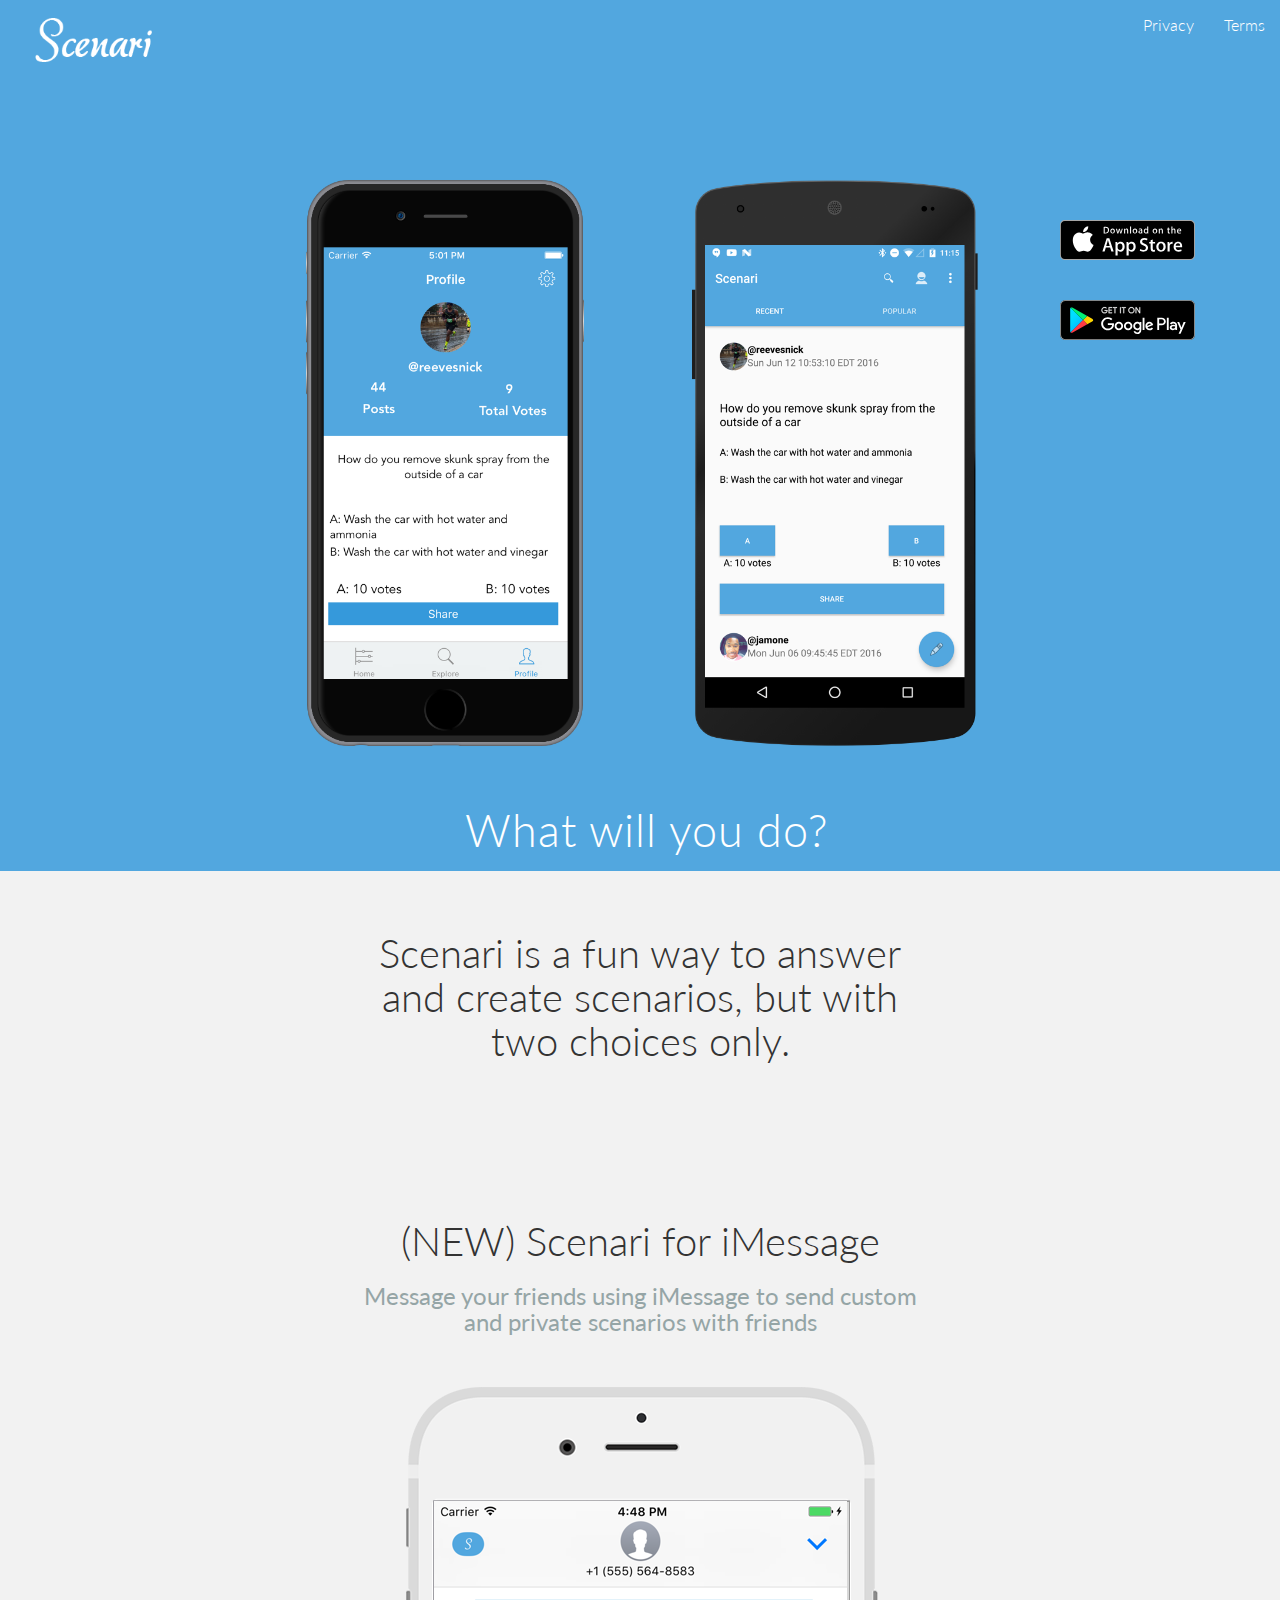
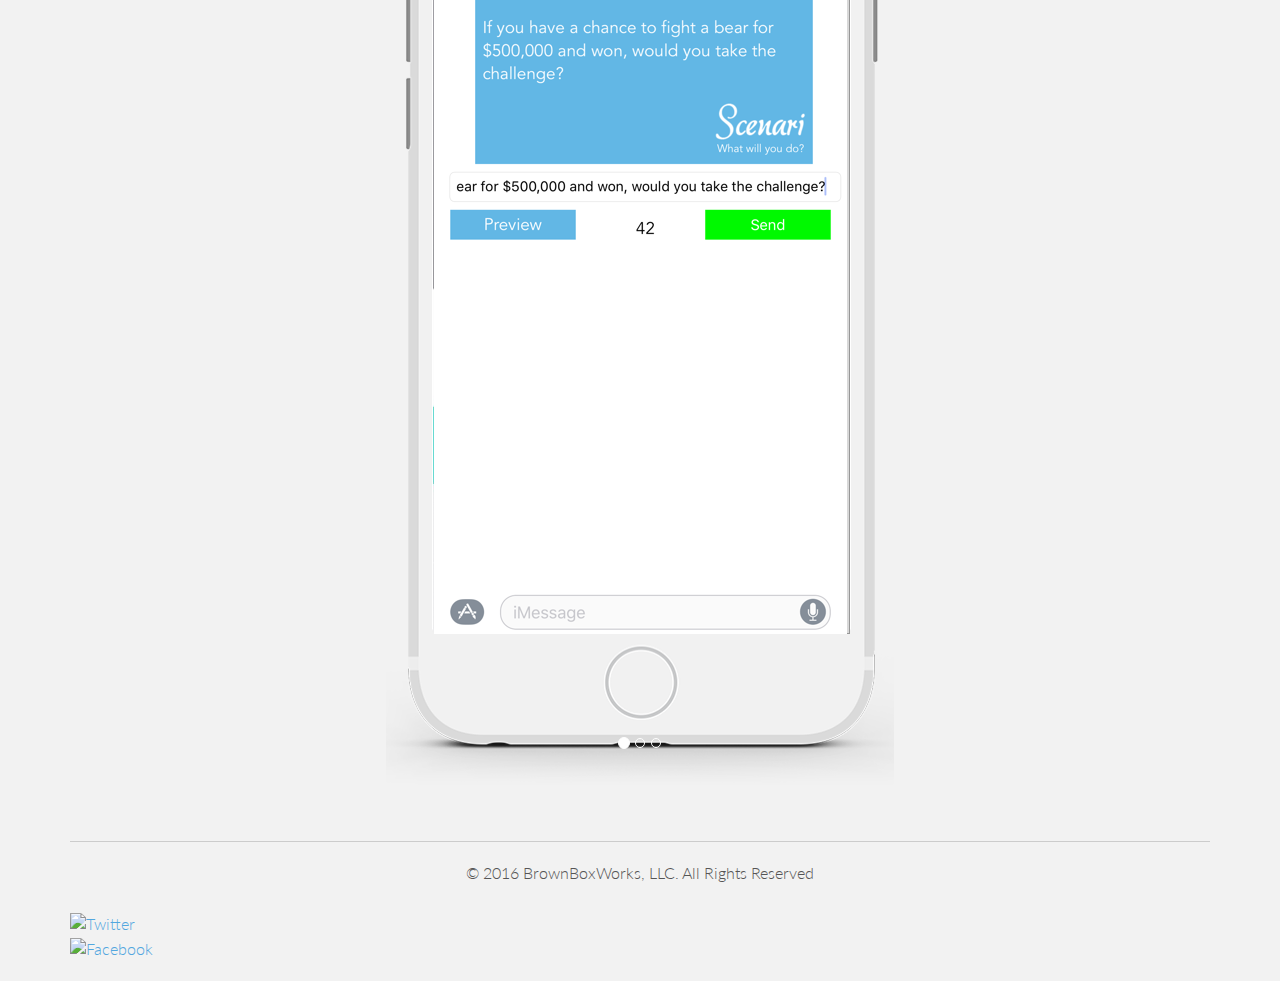
==== index.html @ 3df3fba4 "Home Page with App Badge Buttons disabled" ====
<!DOCTYPE html>
<html lang="en">
  <head>
    <meta charset="utf-8">
    <meta http-equiv="X-UA-Compatible" content="IE=edge">
    <meta name="viewport" content="width=device-width, initial-scale=1.0">
    <meta name="description" content="Scenari is a fun way to answer and create scenarios, but with two choices only.">
    <meta name="author" content="Little Brown Box Works, LLC">
    <link rel="shortcut icon" href="assets/img/favicon.png">
    
    <!-- iTunes Smart Banner -->
	<meta name="apple-itunes-app" content="app-id=1123449471">
    
    <!-- Twitter Card -->
	<meta name="twitter:card" content="summary" />
	<meta name="twitter:site" content="@scenariapp" />
	<meta name="twitter:title" content="Scenari - What will you do?" />
	<meta name="twitter:description" content="Scenari is a fun way to answer and create scenarios, but with two choices only." />
	<meta name="twitter:image" content="https://pbs.twimg.com/profile_images/745027438468554752/51xj8y_0.jpg" />
    
	<!-- Open Graph data -->
	<meta property="og:title" content="Scenari - What will you do?" />
	<meta property="og:url" content="http://www.scenariapp.com" />
	<meta property="og:image" content="https://pbs.twimg.com/profile_images/745027438468554752/51xj8y_0.jpg" />
	<meta property="og:description" content="Scenari is a fun way to answer and create scenarios, but with two choices only." /> 
	<meta property="og:site_name" content="Scenari" />
   
   
    <title>Scenari - What will you do?</title>

    <!-- Bootstrap core CSS -->
    <link href="assets/css/bootstrap.css" rel="stylesheet">

    <!-- Custom styles for this template -->
    <link href="assets/css/main.css" rel="stylesheet">

    <!-- Fonts from Google Fonts -->
	<link href="http://fonts.googleapis.com/css?family=Lato:300,400,900" rel="stylesheet" type="text/css">
    
    <!-- Local Fonts -->
    <link href="assets/fonts/akaDora.ttf" rel="stylesheet" type="text/css">
    
    <!-- HTML5 shim and Respond.js IE8 support of HTML5 elements and media queries -->
    <!--[if lt IE 9]>
      <script src="https://oss.maxcdn.com/libs/html5shiv/3.7.0/html5shiv.js"></script>
      <script src="https://oss.maxcdn.com/libs/respond.js/1.3.0/respond.min.js"></script>
    <![endif]-->
  </head>

  <body>

    <!-- Fixed navbar -->
    <div class="navbar navbar-default navbar-fixed-top col-lg-12">
        <div class="navbar-header">
          <button type="button" class="navbar-toggle" data-toggle="collapse" data-target=".navbar-collapse">
            <span class="icon-bar"></span>
            <span class="icon-bar"></span>
            <span class="icon-bar"></span>
          </button>
          <a class="navbar-brand" href="index.html">
          <img src="assets/img/Scenari_Login_Logo.png" alt="HTML5 Icon" style="width:128px;height:px;"></a></div>
        <div class="navbar-collapse collapse">
          <ul class="nav navbar-nav navbar-right">
            <li><a href="privacy.html">Privacy</a></li>
            <li><a href="#">Terms</a></li>
          </ul>
      </div>
    </div>

	<div id="headerwrap">
		<div class="container">
	  <div class="row">
        <div class="iphoneside col-lg-4 col-lg-offset-2">
          <img class="iphone" src="assets/img/scenari_iphone.png" alt="HTML5 Icon" style="width:auto;">
		</div>
		<div class="androidside col-lg-4">
          <img class="android" src="assets/img/scenari_android.png" alt="HTML5 Icon" style="width:auto;">

			</div>
		<div class="col-lg-12">
		  <h1 class="text-center"> &nbsp;What will you do?</h1>
			</div>
            
            <div class="app-badge">
            <img src="assets/img/Download_on_the_App_Store_Badge_US-UK_135x40.svg" alt="Scenari on App Store" class="app-store-badge" href="https://itunes.apple.com/app/id1123449471?mt=8">
            <img src="assets/img/Get_it_on_Google_play.svg" alt="Scenari on Google Play Store" class="android-badge" href="#">
            </div>

<!-- /col-lg-6 -->
				
	  </div>
<!-- /row -->
          
		</div><!-- /container -->
	</div><!-- /headerwrap -->
	
	
	<div class="container">
		<div class="row mt centered">
			<div class="col-lg-6 col-lg-offset-3">
			  <h1>Scenari is a fun way to answer and create scenarios, but with two choices only. </h1>
			  <h3>&nbsp;</h3>
			</div>
		</div><!-- /row -->		<!-- /row -->
	</div><!-- /container -->
	<!-- /container -->
	
	<div class="container">
		<div class="row mt centered">
			<div class="col-lg-6 col-lg-offset-3">
			  <h1>(NEW) Scenari for iMessage</h1>
			  <h3>Message your friends using iMessage to send custom and private scenarios with friends</h3>
			</div>
		</div><!-- /row -->
	
		<! -- CAROUSEL -->
		<div class="row mt centered">
			<div class="col-lg-6 col-lg-offset-3">
				<div id="carousel-example-generic" class="carousel slide" data-ride="carousel">
				  <!-- Indicators -->
				  <ol class="carousel-indicators">
				    <li data-target="#carousel-example-generic" data-slide-to="0" class="active"></li>
				    <li data-target="#carousel-example-generic" data-slide-to="1"></li>
				    <li data-target="#carousel-example-generic" data-slide-to="2"></li>
				  </ol>
				
				  <!-- Wrapper for slides -->
				  <div class="carousel-inner">
				    <div class="item active">
				      <img style="margin:auto;
	display: block;" src="assets/img/scenari_imessage_1.png" alt="">
				    </div>
				    <div class="item">
				      <img src="assets/img/scenari_imessage_2.png" alt="">
				    </div>
				    <div class="item">
				      <img src="assets/img/scenari_imessage_3.png" alt="">
				    </div>
				  </div>
				</div>			
			</div><!-- /col-lg-8 -->
		</div><!-- /row -->
	</div><! --/container -->	<!-- /container -->
	<!-- /container -->
	
	<div class="container"> <!-- /row -->
	  <hr>
	  <p class="centered">© 2016 BrownBoxWorks, LLC. All Rights Reserved</p>
	  
	  <div>
		<a class="social-media-icons" href="[full link to your Twitter]">
			<img title="Twitter" alt="Twitter" src="https://socialmediawidgets.files.wordpress.com/2014/03/01_twitter.png" width="35" height="35" />
		</a>

		<a class="social-media-icons" href="[full link to your Facebook page]">
			<img title="Facebook" alt="Facebook" src="https://socialmediawidgets.files.wordpress.com/2014/03/02_facebook.png" width="35" height="35" />
		</a>
	</div>
	</div><!-- /container -->
	

    <!-- Bootstrap core JavaScript
    ================================================== -->
    <!-- Placed at the end of the document so the pages load faster -->
    <script src="https://code.jquery.com/jquery-1.10.2.min.js"></script>
    <script src="assets/js/bootstrap.min.js"></script>
  </body>
</html>
---- assets/css/main.css ----
/*
 * Author: Carlos Alvarez
 * URL: http://alvarez.is
 *
 * Project Name: FLATTY - Free Bootstrap 3 Theme
 * Version: 1.0
 * URL: http://blacktie.co
 */

body {
  background-color: #f2f2f2;
    font-family: 'Lato', sans-serif;
    font-weight: 300;
    font-size: 16px;
    color: #555;

    -webkit-font-smoothing: antialiased;
    -webkit-overflow-scrolling: touch;
}

/* Titles */
h1, h2, h3, h4, h5, h6 {
    font-family: 'Lato', sans-serif;
    font-weight: 300;
    color: #333;
}

h1 {
	font-size: 40px;
}

h3 {
	color: #95a5a6;
	font-weight: 400;
}

h4 {
	color: #95a5a6;
	font-weight: 400;
	font-size: 20px;
}

/* Paragraph & Typographic */
p {
    line-height: 28px;
    margin-bottom: 25px;
    font-size: 16px;
}

.centered {
    text-align: center;
}

/* Links */
a {
    color: #52A7DF;
    word-wrap: break-word;

    -webkit-transition: color 0.1s ease-in, background 0.1s ease-in;
    -moz-transition: color 0.1s ease-in, background 0.1s ease-in;
    -ms-transition: color 0.1s ease-in, background 0.1s ease-in;
    -o-transition: color 0.1s ease-in, background 0.1s ease-in;
    transition: color 0.1s ease-in, background 0.1s ease-in;
}

a:hover,
a:focus {
    color: #7b7b7b;
    text-decoration: none;
    outline: 0;
}

a:before,
a:after {
    -webkit-transition: color 0.1s ease-in, background 0.1s ease-in;
    -moz-transition: color 0.1s ease-in, background 0.1s ease-in;
    -ms-transition: color 0.1s ease-in, background 0.1s ease-in;
    -o-transition: color 0.1s ease-in, background 0.1s ease-in;
    transition: color 0.1s ease-in, background 0.1s ease-in;
}

 hr {
    display: block;
    height: 1px;
    border: 0;
    border-top: 1px solid #ccc;
    margin: 1em 0;
    padding: 0;
}

.navbar-default {
	background-color: #52A7DF;
	border-color: transparent;
}

.navbar-default .navbar-brand {
	color: white;
}


.navbar-brand{
}

.navbar-default .navbar-nav > li > a {
	color: white;
}

/* Helpers */

.mt {
	margin-top: 40px;
	margin-bottom: 40px;
}

.form-control {
	height: 42px;
	font-size: 18px;
	width: 280px;
}

i {
	margin: 8px;
	color: #52A7DF; 
}

.iphoneside{
	

}
.androidside{
	

	
}

.badges-place{
  width: 0%;
  margin: 0 auto;
}
.iphone{
	height:566px;
	margin:auto;
	display: block;

}
.android{
	height:566px;
	margin:auto;
	display: block;

}

.app-store-badge{
	display: block;
	margin-left: auto;
	margin-right: auto;
	margin-bottom:40px;
	margin-top:40px;
}

.android-badge{
	display: block;
	margin-left: auto;
	margin-right: auto;
	margin-bottom:40px;
	margin-top:40px; 

}

.app-badge{
	/*
	display:
	margin-left:40px;
	position:center;
	*/
}

.social-media-icons{
display: block;
margin: auto;

}

a.svg:after {
  content: ""; 
  position: absolute; 
  top: 0; 
  right: 0; 
  bottom: 0; 
  left: 0;
}
/* HeaderWrap */
#headerwrap {
	/* background: url(../img/bg01.jpg) no-repeat center top; */
	background-color: #52A7DF;
	margin-top: -20px;
	padding-top:200px;
	background-attachment: relative;
	background-position: center center;
	min-height: 650px;
	width: 100%;
	
    -webkit-background-size: 100%;
    -moz-background-size: 100%;
    -o-background-size: 100%;
    background-size: 100%;

    -webkit-background-size: cover;
    -moz-background-size: cover;
    -o-background-size: cover;
    background-size: cover;
}

#headerwrap h1 {
	margin-top: 60px;
	margin-bottom: 15px;
	color: white;
	font-size: 45px;
	font-weight: 300;
	letter-spacing: 1px;
}
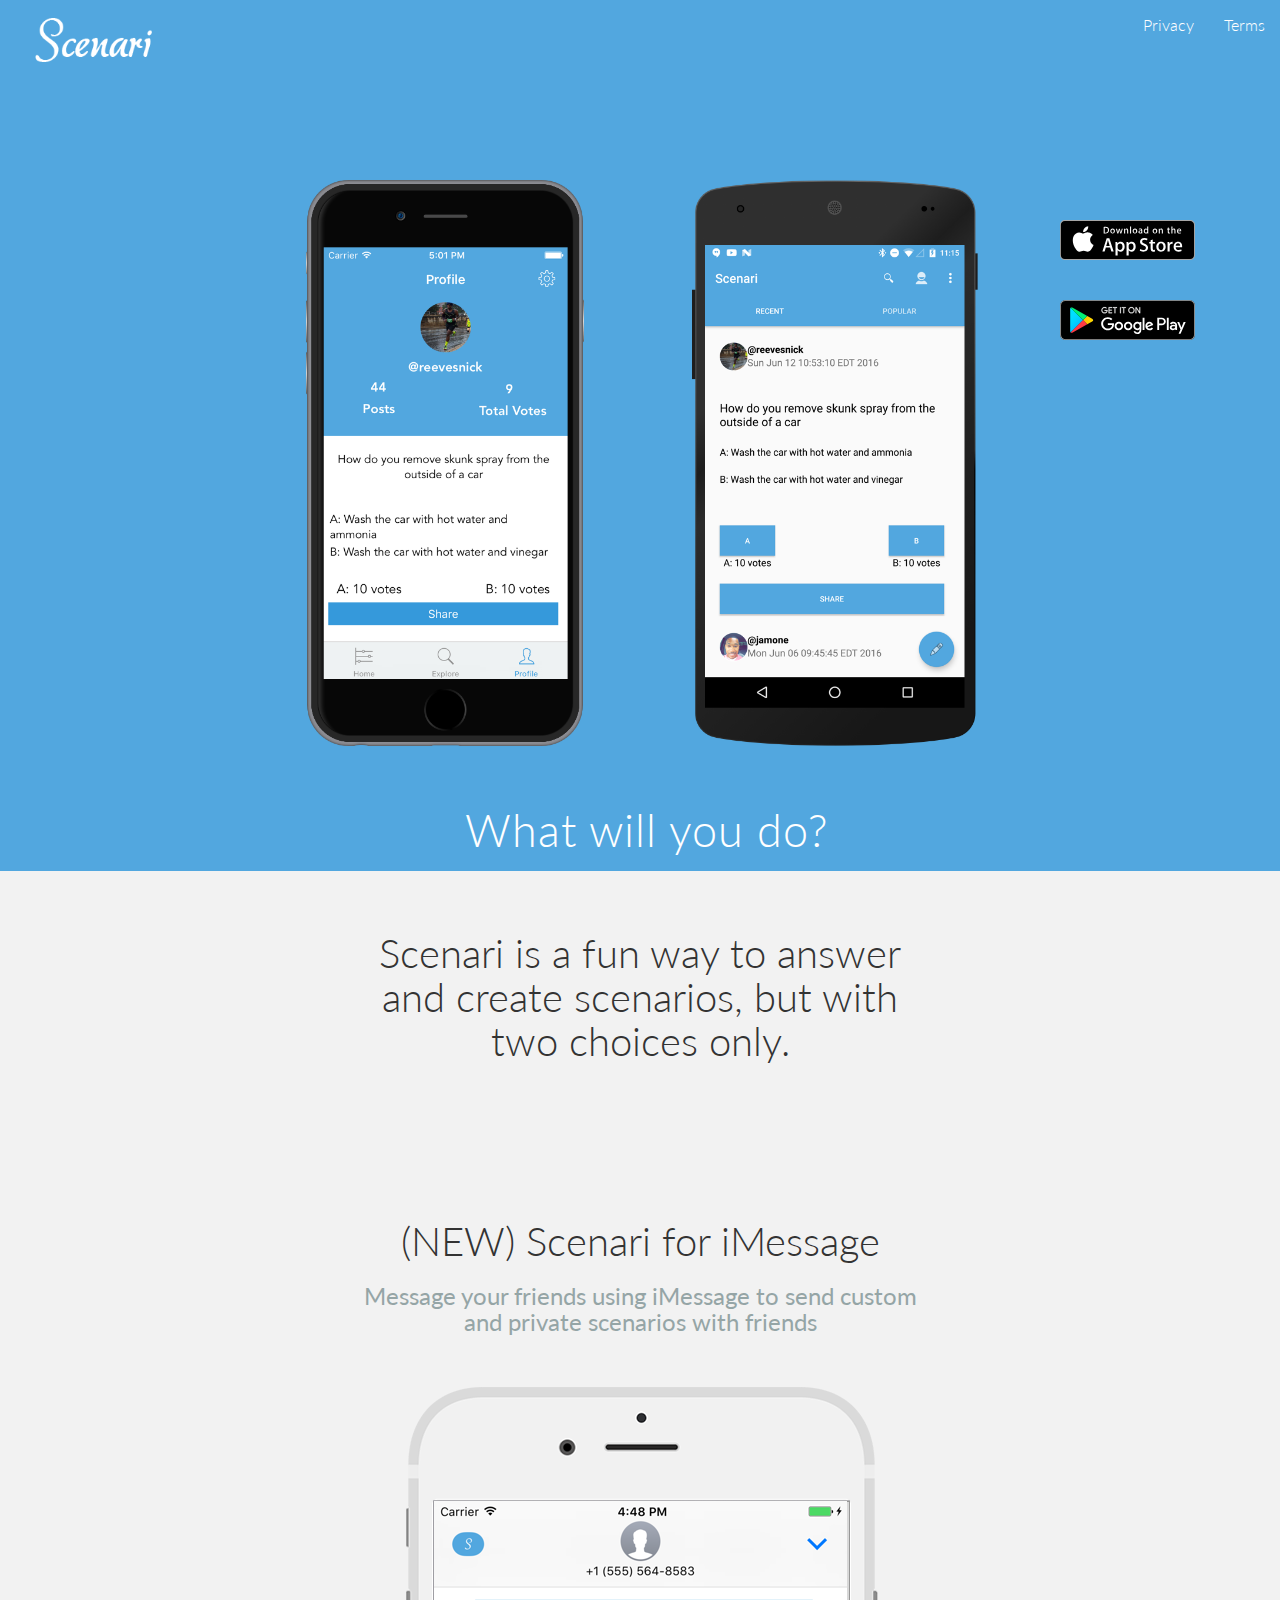
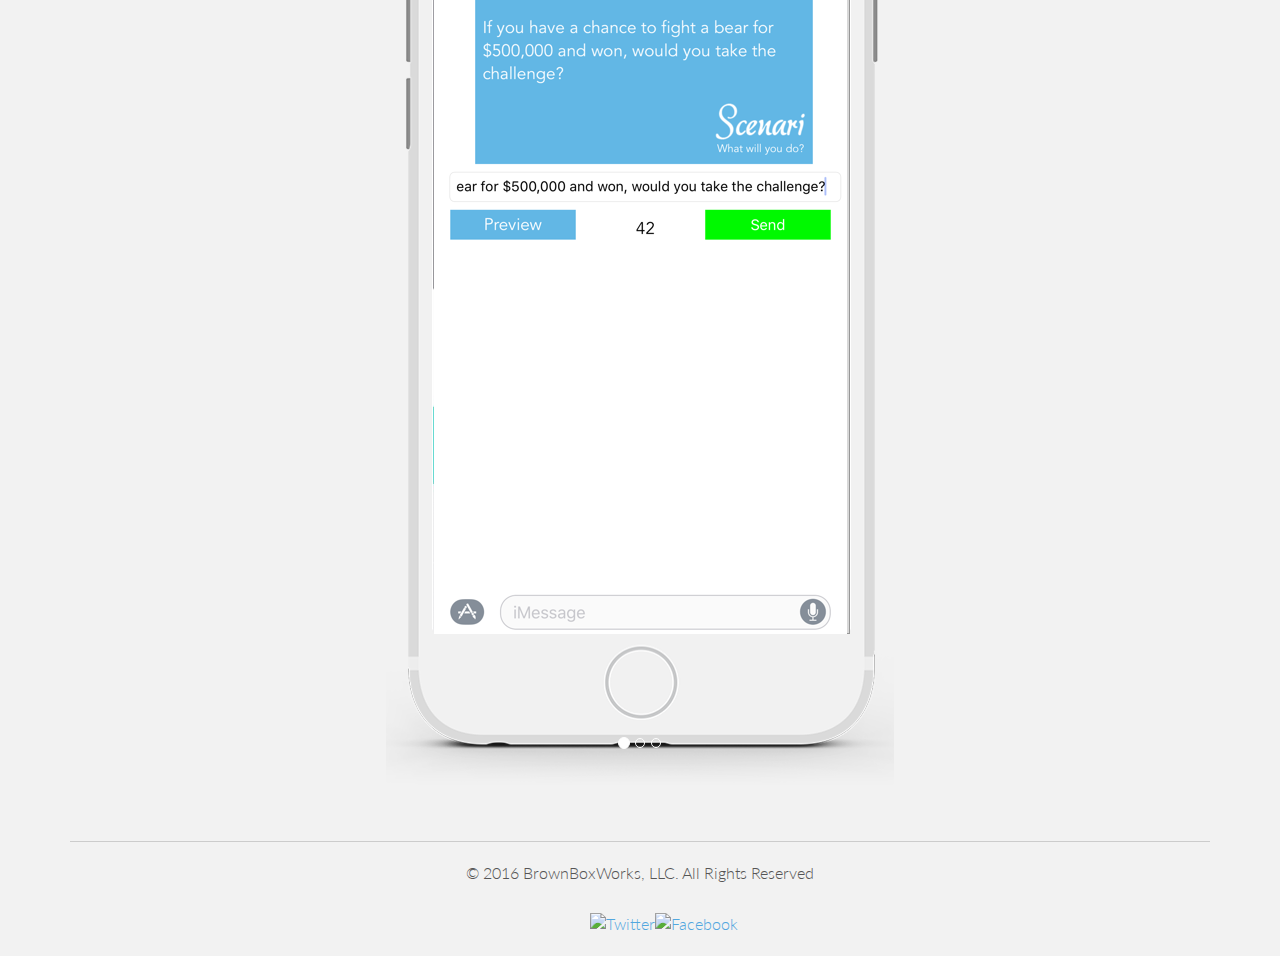
==== commit 77f0bc30: "Fixed Badge Links. Added updated Privacy Policy and Added Terms of Service." ====
--- a/index.html
+++ b/index.html
@@ -82,8 +82,12 @@
 			</div>
             
             <div class="app-badge">
-            <img src="assets/img/Download_on_the_App_Store_Badge_US-UK_135x40.svg" alt="Scenari on App Store" class="app-store-badge" href="https://itunes.apple.com/app/id1123449471?mt=8">
-            <img src="assets/img/Get_it_on_Google_play.svg" alt="Scenari on Google Play Store" class="android-badge" href="#">
+            <a href="https://itunes.apple.com/app/id1123449471?mt=8" alt="Scenari on App Store">
+            <img src="assets/img/Download_on_the_App_Store_Badge_US-UK_135x40.svg" alt="Scenari on App Store" class="app-store-badge" href="https://itunes.apple.com/app/id1123449471?mt=8"></a>
+            
+            <a href="https://play.google.com/store/apps/details?id=com.lbbw.scenari" alt="Scenari on Google Play Store">
+            <img src="assets/img/Get_it_on_Google_play.svg" alt="Scenari on Google Play Store" class="android-badge" href="https://play.google.com/store/apps/details?id=com.lbbw.scenari">
+			</a>
             </div>
 
 <!-- /col-lg-6 -->
@@ -143,20 +147,22 @@
 	</div><! --/container -->	<!-- /container -->
 	<!-- /container -->
 	
+
+	
 	<div class="container"> <!-- /row -->
 	  <hr>
 	  <p class="centered">© 2016 BrownBoxWorks, LLC. All Rights Reserved</p>
 	  
 	  <div>
-		<a class="social-media-icons" href="[full link to your Twitter]">
-			<img title="Twitter" alt="Twitter" src="https://socialmediawidgets.files.wordpress.com/2014/03/01_twitter.png" width="35" height="35" />
+		<a class="social-media-icons" href="http://www.twitter.com/scenariapp"><img title="Twitter" alt="Twitter" src="https://socialmediawidgets.files.wordpress.com/2014/03/01_twitter.png" width="35" height="35" /><img title="Facebook" alt="Facebook" src="https://socialmediawidgets.files.wordpress.com/2014/03/02_facebook.png" width="35" height="35" />
 		</a>
 
-		<a class="social-media-icons" href="[full link to your Facebook page]">
-			<img title="Facebook" alt="Facebook" src="https://socialmediawidgets.files.wordpress.com/2014/03/02_facebook.png" width="35" height="35" />
+		<a class="social-media-icons" href="http://www.facebook.com/scenariquestions">
 		</a>
 	</div>
 	</div><!-- /container -->
+	
+
 	
 
     <!-- Bootstrap core JavaScript
--- a/assets/css/main.css
+++ b/assets/css/main.css
@@ -7,6 +7,10 @@
  * URL: http://blacktie.co
  */
 
+article { 
+    display: block;
+}
+
 body {
   background-color: #f2f2f2;
     font-family: 'Lato', sans-serif;
@@ -176,8 +180,12 @@
 }
 
 .social-media-icons{
-display: block;
-margin: auto;
+ 	height:20px; 
+    width:100px; 
+    margin: -20px -50px; 
+    position:relative;
+    top:50%; 
+    left:50%;
 
 }
 
@@ -189,6 +197,8 @@
   bottom: 0; 
   left: 0;
 }
+
+
 /* HeaderWrap */
 #headerwrap {
 	/* background: url(../img/bg01.jpg) no-repeat center top; */
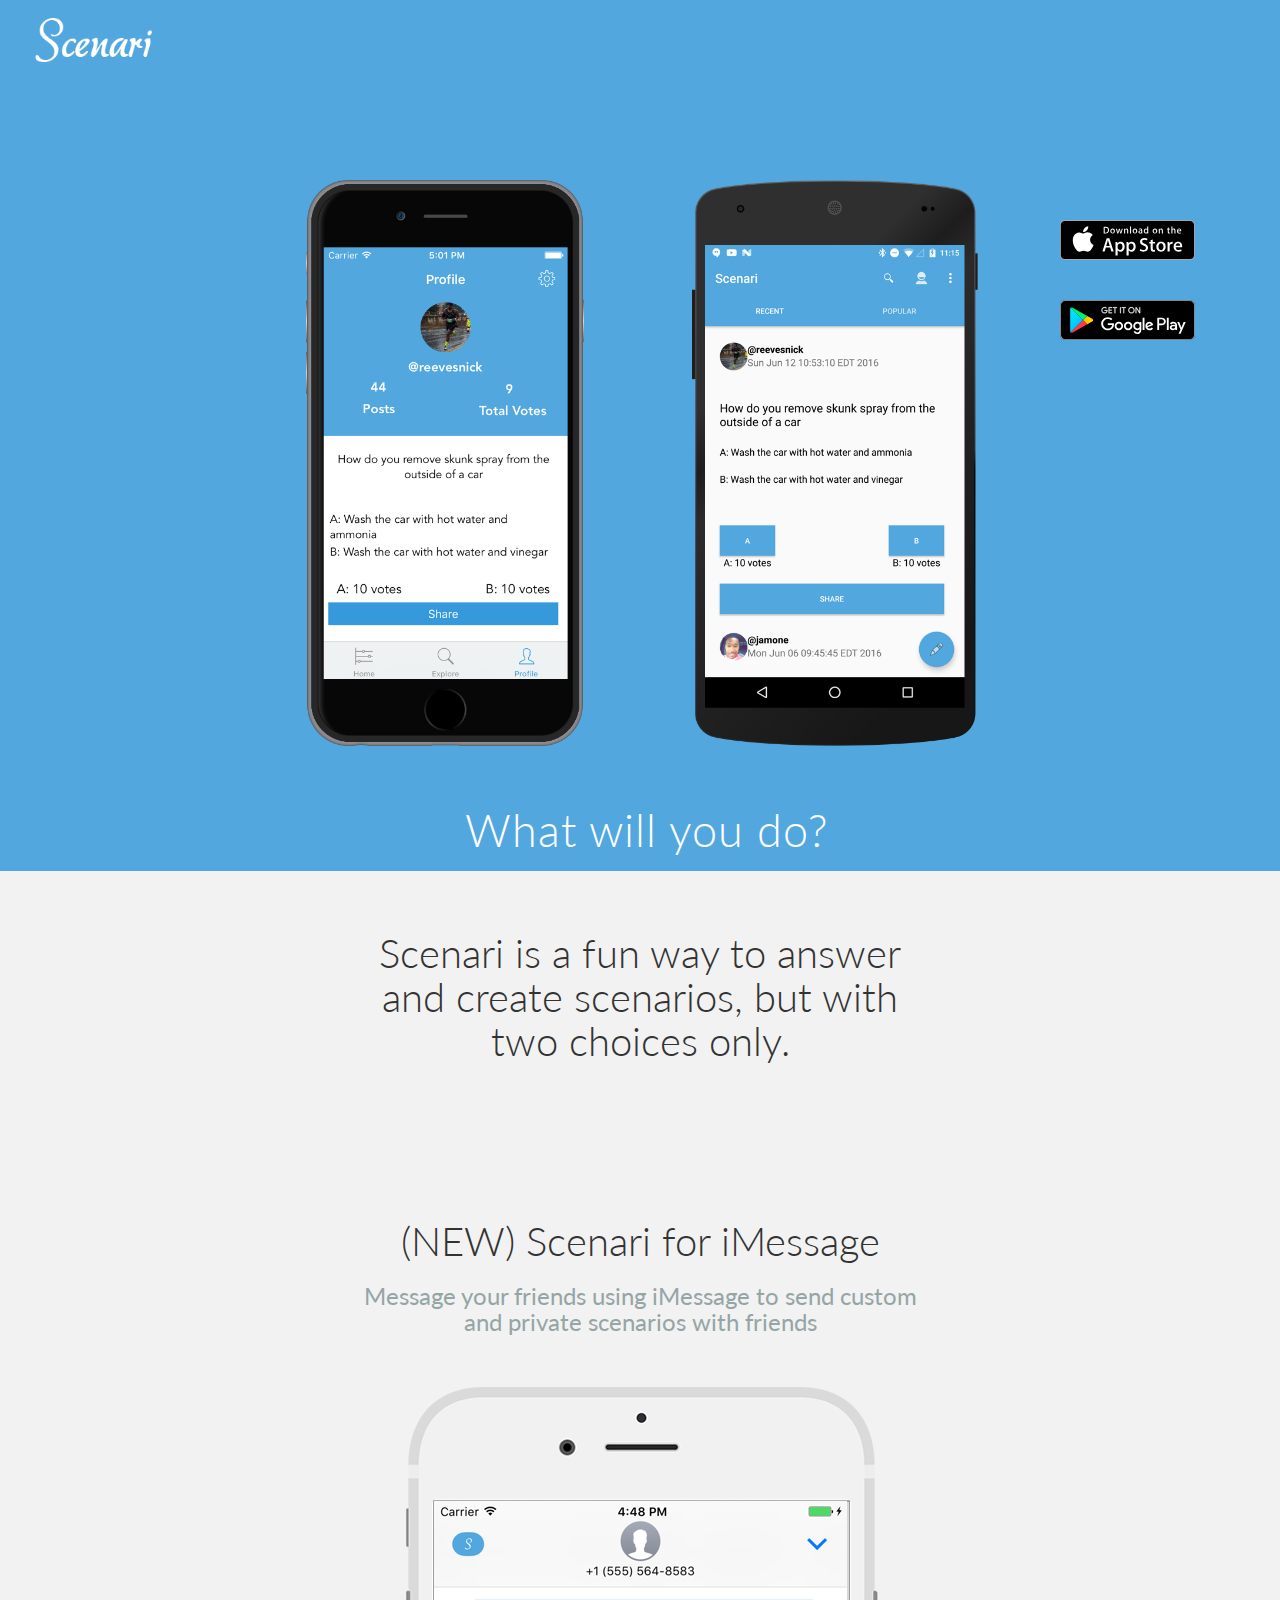
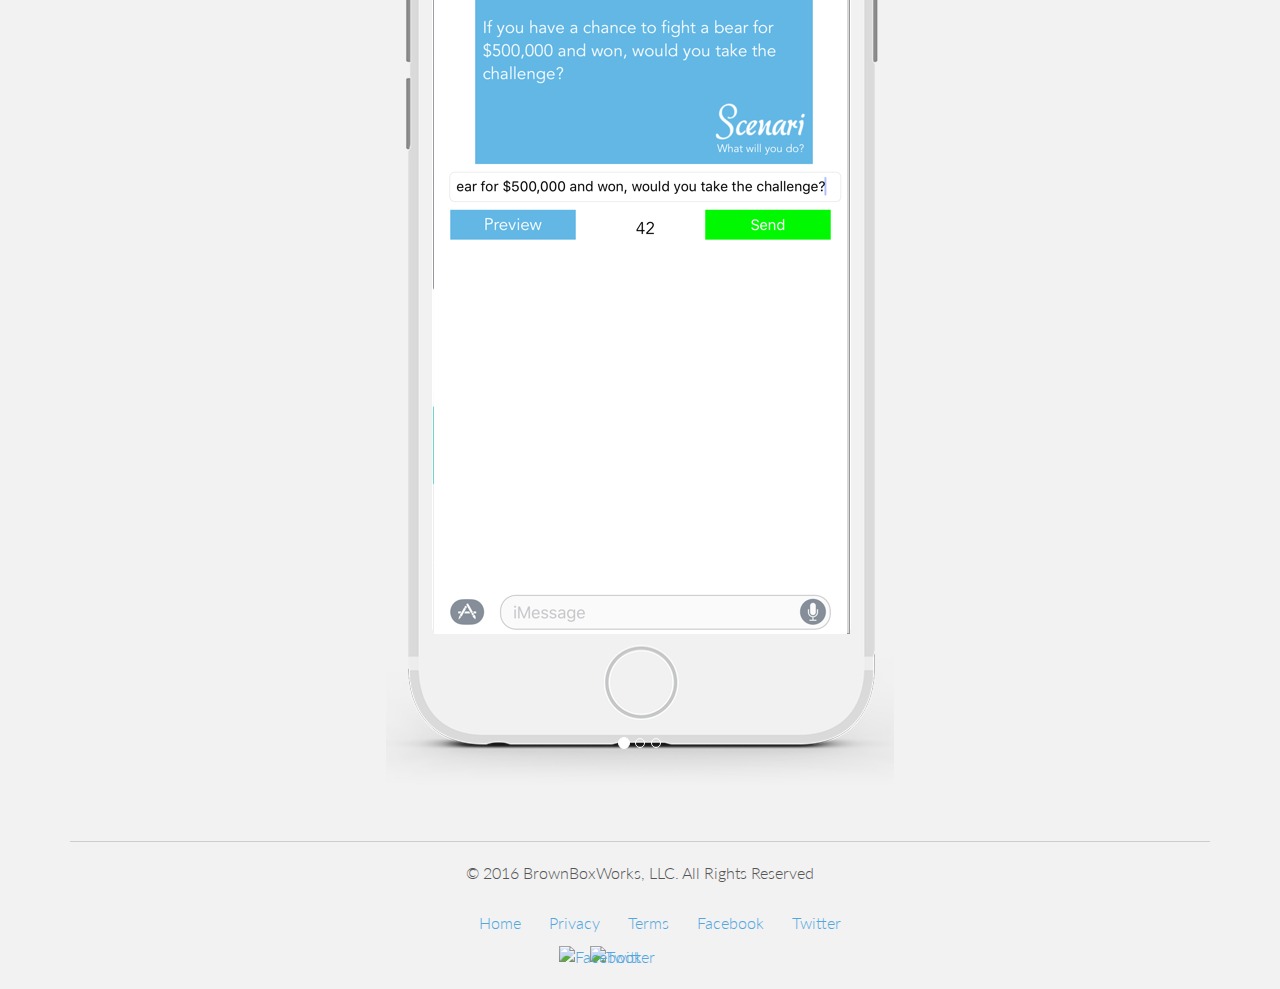
==== commit 4688ea49: "Added Footer for Menu. Privacy and Terms in the Bottom" ====
--- a/index.html
+++ b/index.html
@@ -61,8 +61,8 @@
           <img src="assets/img/Scenari_Login_Logo.png" alt="HTML5 Icon" style="width:128px;height:px;"></a></div>
         <div class="navbar-collapse collapse">
           <ul class="nav navbar-nav navbar-right">
-            <li><a href="privacy.html">Privacy</a></li>
-            <li><a href="#">Terms</a></li>
+            <!--<li><a href="privacy.html">Privacy</a></li>
+            <li><a href="#">Terms</a></li> -->
           </ul>
       </div>
     </div>
@@ -153,8 +153,21 @@
 	  <hr>
 	  <p class="centered">© 2016 BrownBoxWorks, LLC. All Rights Reserved</p>
 	  
+	  <div id="footer">
+    <ul>
+        <li><a href="index.html">Home</a></li>
+        <li><a href="privacy.html">Privacy</a></li>
+        <li><a href="terms.html">Terms</a></li>
+        <li><a href="http://www.facebook.com/scenariquestions">Facebook</a></li>
+        <li><a href="http://www.twitter.com/scenariapp">Twitter</a></li>
+
+
+    </ul>
+</div>
+	  
 	  <div>
-		<a class="social-media-icons" href="http://www.twitter.com/scenariapp"><img title="Twitter" alt="Twitter" src="https://socialmediawidgets.files.wordpress.com/2014/03/01_twitter.png" width="35" height="35" /><img title="Facebook" alt="Facebook" src="https://socialmediawidgets.files.wordpress.com/2014/03/02_facebook.png" width="35" height="35" />
+		<a class="social-media-icons" href="http://www.twitter.com/scenariapp"><img title="Twitter" alt="Twitter" src="https://socialmediawidgets.files.wordpress.com/2014/03/01_twitter.png" width="35" height="35" /></a>
+		<a class="social-media-icons" href="http://facebook.com/scenariquestions"><img title="Facebook" alt="Facebook" src="https://socialmediawidgets.files.wordpress.com/2014/03/02_facebook.png" width="35" height="35" />
 		</a>
 
 		<a class="social-media-icons" href="http://www.facebook.com/scenariquestions">
--- a/assets/css/main.css
+++ b/assets/css/main.css
@@ -228,4 +228,10 @@
 	font-size: 45px;
 	font-weight: 300;
 	letter-spacing: 1px;
-}+}
+
+#wrapper { width:600px; background: yellow; margin: 0 auto; }
+#footer ul { text-align: center; list-style-type: none; }
+#footer li { display: inline; }
+#footer a { padding: 2px 12px; /*background: white;*/ text-decoration: none; }
+/*#footer a:hover { background: white; color: black; }*/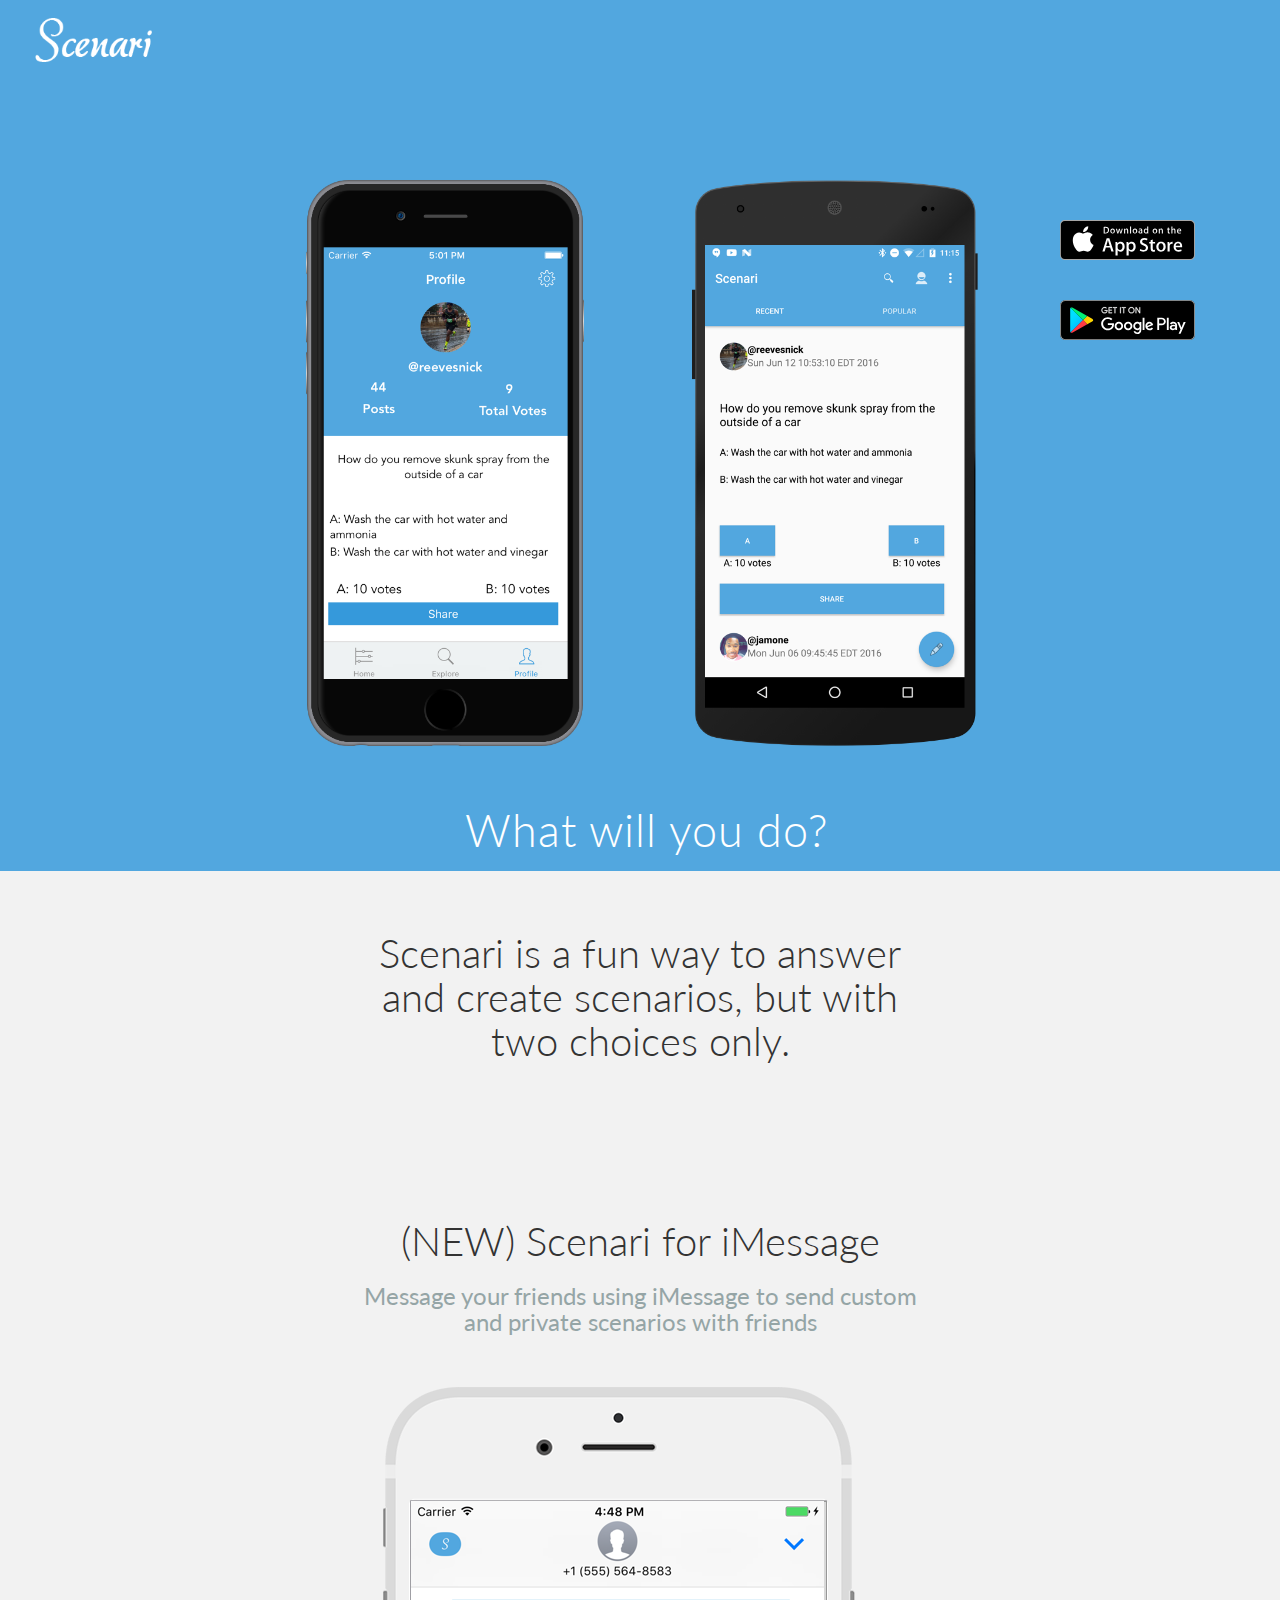
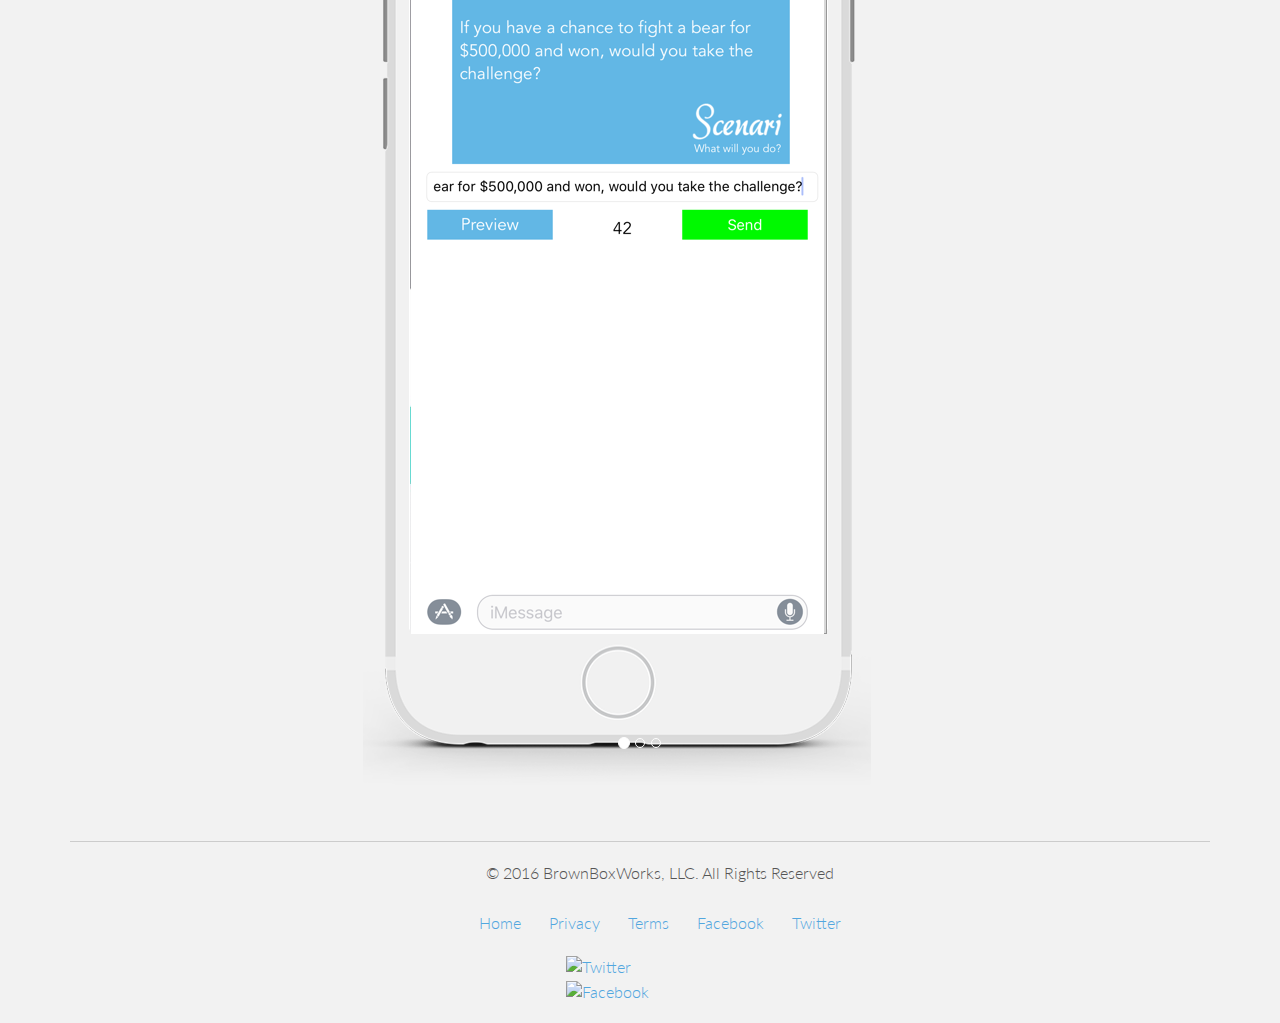
==== commit 62324b04: "Fixed Layout of Carousel to place img in center" ====
--- a/index.html
+++ b/index.html
@@ -131,14 +131,13 @@
 				  <!-- Wrapper for slides -->
 				  <div class="carousel-inner">
 				    <div class="item active">
-				      <img style="margin:auto;
-	display: block;" src="assets/img/scenari_imessage_1.png" alt="">
+				      <img "align-content: center" src="assets/img/scenari_imessage_1.png" alt=""/>
 				    </div>
 				    <div class="item">
-				      <img src="assets/img/scenari_imessage_2.png" alt="">
+				      <img "align-content: center" src="assets/img/scenari_imessage_2.png" alt=""/>
 				    </div>
 				    <div class="item">
-				      <img src="assets/img/scenari_imessage_3.png" alt="">
+				      <img style="align-content: center"src="assets/img/scenari_imessage_3.png" alt=""/>
 				    </div>
 				  </div>
 				</div>			
@@ -149,13 +148,12 @@
 	
 
 	
-	<div class="container"> <!-- /row -->
+  <div class="container"> <!-- /row -->
 	  <hr>
-	  <p class="centered">© 2016 BrownBoxWorks, LLC. All Rights Reserved</p>
-	  
+	  <p class="centered" data_temp_dwid="1"> &nbsp; &nbsp; &nbsp; &nbsp; &nbsp; © 2016 BrownBoxWorks, LLC. All Rights Reserved</p>
 	  <div id="footer">
     <ul>
-        <li><a href="index.html">Home</a></li>
+        <li><a href="http://www.scenariapp.com">Home</a></li>
         <li><a href="privacy.html">Privacy</a></li>
         <li><a href="terms.html">Terms</a></li>
         <li><a href="http://www.facebook.com/scenariquestions">Facebook</a></li>
@@ -164,16 +162,14 @@
 
     </ul>
 </div>
-	  
-	  <div>
+	 
+	  <div class="social-media-icons">
 		<a class="social-media-icons" href="http://www.twitter.com/scenariapp"><img title="Twitter" alt="Twitter" src="https://socialmediawidgets.files.wordpress.com/2014/03/01_twitter.png" width="35" height="35" /></a>
+		
 		<a class="social-media-icons" href="http://facebook.com/scenariquestions"><img title="Facebook" alt="Facebook" src="https://socialmediawidgets.files.wordpress.com/2014/03/02_facebook.png" width="35" height="35" />
 		</a>
-
-		<a class="social-media-icons" href="http://www.facebook.com/scenariquestions">
-		</a>
 	</div>
-	</div><!-- /container -->
+  </div><!-- /container -->
 	
 
 	
--- a/assets/css/main.css
+++ b/assets/css/main.css
@@ -182,10 +182,10 @@
 .social-media-icons{
  	height:20px; 
     width:100px; 
-    margin: -20px -50px; 
     position:relative;
     top:50%; 
-    left:50%;
+    left:40%;
+	align-items: center
 
 }
 
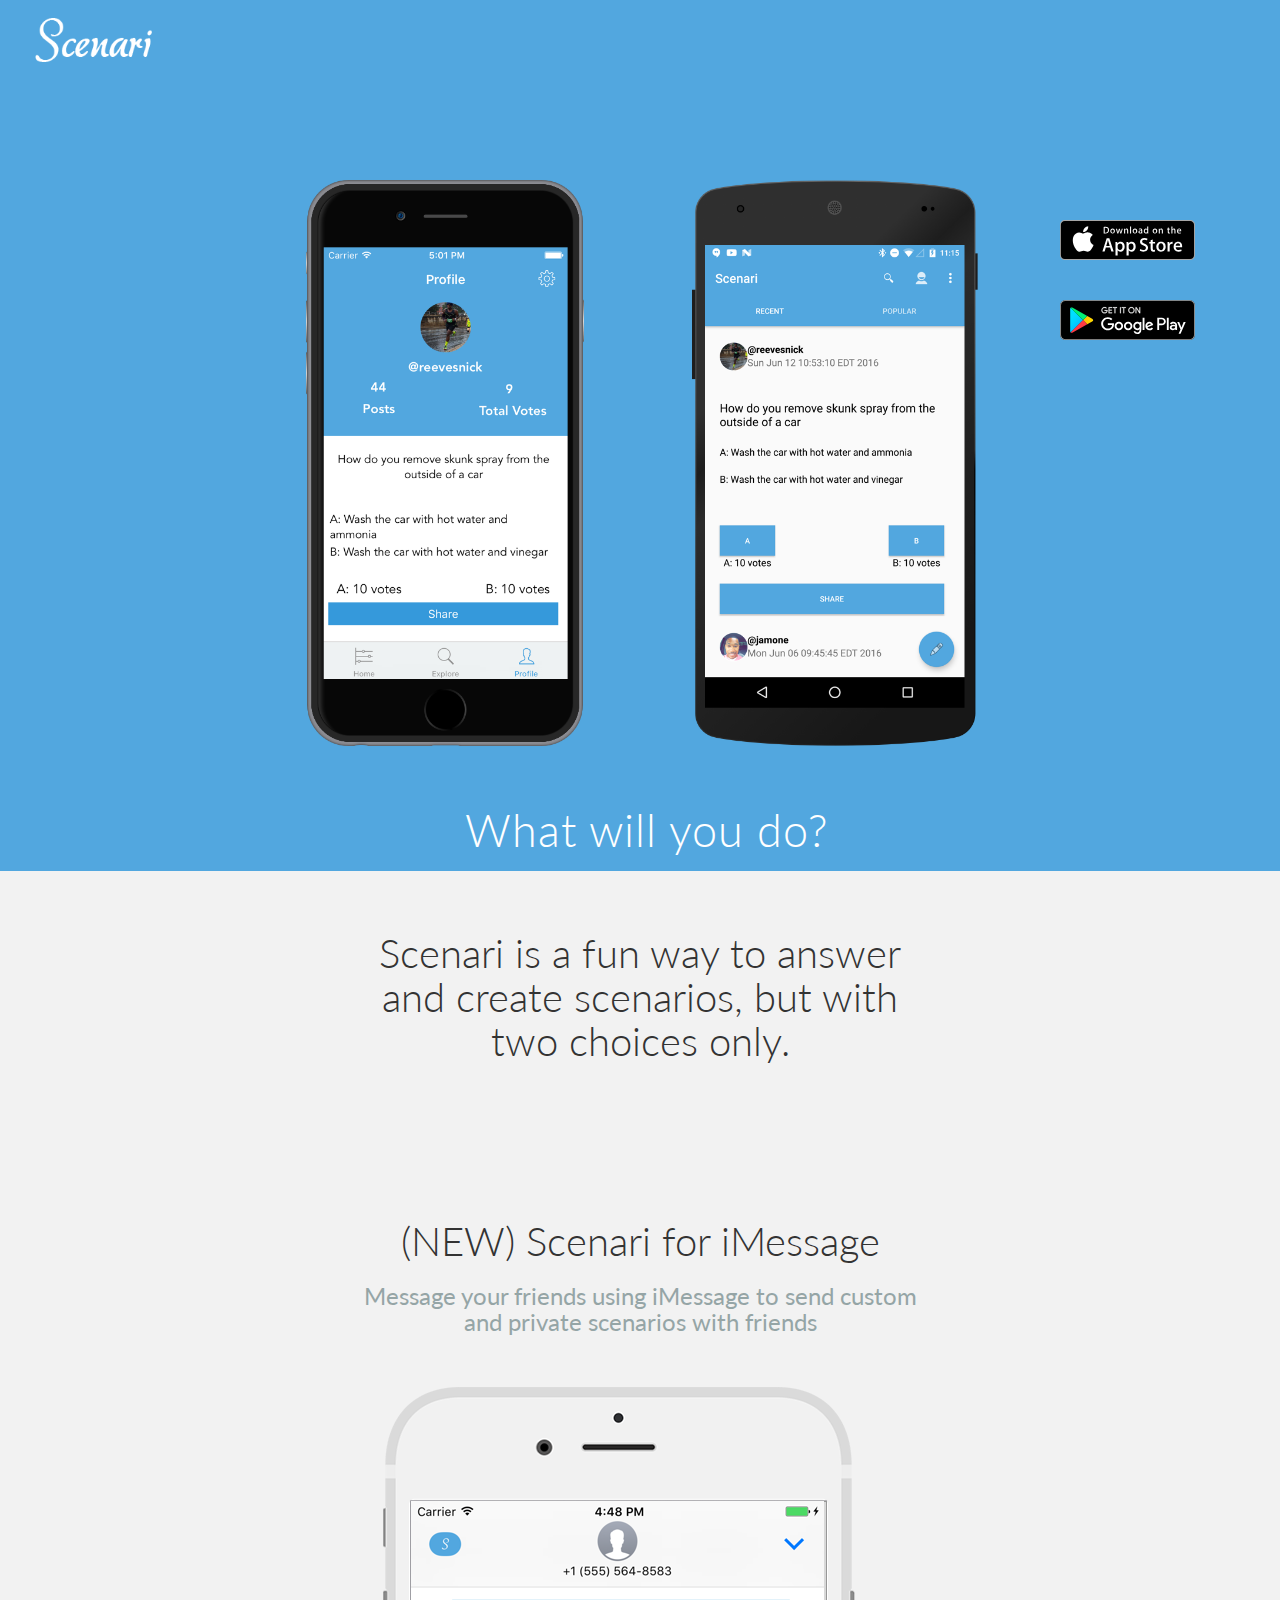
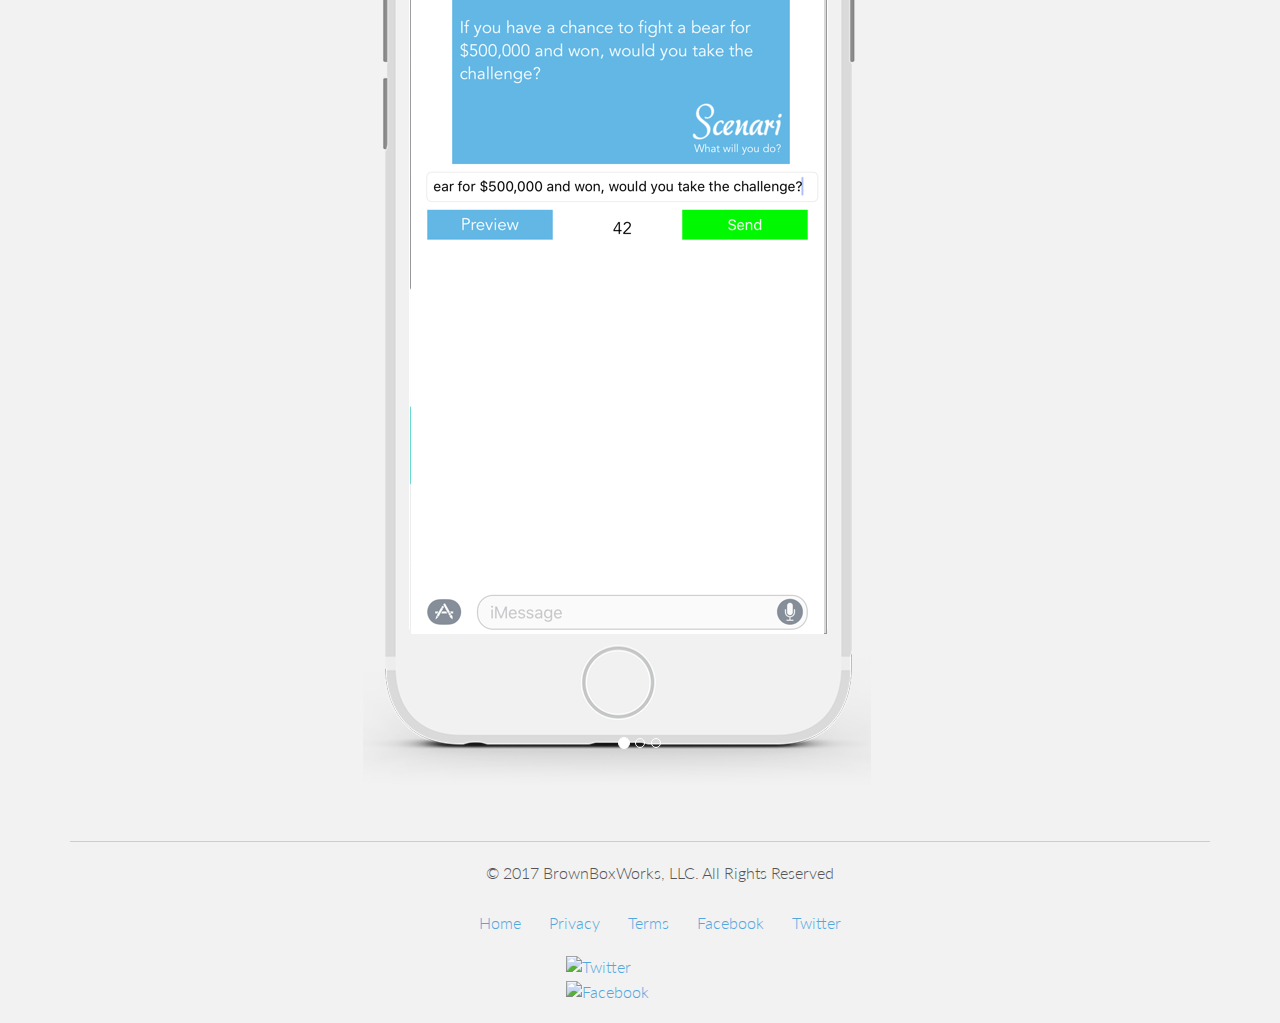
==== commit 280b6d28: "Changed Copyright Year" ====
--- a/index.html
+++ b/index.html
@@ -45,6 +45,20 @@
       <script src="https://oss.maxcdn.com/libs/html5shiv/3.7.0/html5shiv.js"></script>
       <script src="https://oss.maxcdn.com/libs/respond.js/1.3.0/respond.min.js"></script>
     <![endif]-->
+    
+    <!-- Google Analytics -->
+	<script>
+		(function(i,s,o,g,r,a,m){i['GoogleAnalyticsObject']=r;i[r]=i[r]||function(){
+			(i[r].q=i[r].q||[]).push(arguments)},i[r].l=1*new Date();a=s.createElement(o),
+			m=s.getElementsByTagName(o)[0];a.async=1;a.src=g;m.parentNode.insertBefore(a,m)
+								})(window,document,'script','https://www.google-analytics.com/analytics.js','ga');
+
+		ga('create', 'UA-79392533-1', 'auto');
+		ga('send', 'pageview');
+	</script>
+<!-- End Google Analytics -->
+    
+    
   </head>
 
   <body>
@@ -119,7 +133,7 @@
 	
 		<! -- CAROUSEL -->
 		<div class="row mt centered">
-			<div class="col-lg-6 col-lg-offset-3">
+			<div style="align-content:center" class="col-lg-6 col-lg-offset-3">
 				<div id="carousel-example-generic" class="carousel slide" data-ride="carousel">
 				  <!-- Indicators -->
 				  <ol class="carousel-indicators">
@@ -129,15 +143,15 @@
 				  </ol>
 				
 				  <!-- Wrapper for slides -->
-				  <div class="carousel-inner">
-				    <div class="item active">
-				      <img "align-content: center" src="assets/img/scenari_imessage_1.png" alt=""/>
+				  <div style="align-content:center" class="carousel-inner">
+				    <div style="align-content:center" class="item active">
+				      <img style="align-content: center" src="assets/img/scenari_imessage_1.png" alt=""/>
 				    </div>
-				    <div class="item">
-				      <img "align-content: center" src="assets/img/scenari_imessage_2.png" alt=""/>
+				    <div style="align-content:center" class="item">
+				      <img style="align-content: center" src="assets/img/scenari_imessage_2.png" alt=""/>
 				    </div>
-				    <div class="item">
-				      <img style="align-content: center"src="assets/img/scenari_imessage_3.png" alt=""/>
+				    <div style="align-content:center" class="item">
+				      <img style="align-content:center" src="assets/img/scenari_imessage_3.png" alt=""/>
 				    </div>
 				  </div>
 				</div>			
@@ -150,7 +164,7 @@
 	
   <div class="container"> <!-- /row -->
 	  <hr>
-	  <p class="centered" data_temp_dwid="1"> &nbsp; &nbsp; &nbsp; &nbsp; &nbsp; © 2016 BrownBoxWorks, LLC. All Rights Reserved</p>
+	  <p class="centered"> &nbsp; &nbsp; &nbsp; &nbsp; &nbsp; © 2017 BrownBoxWorks, LLC. All Rights Reserved</p>
 	  <div id="footer">
     <ul>
         <li><a href="http://www.scenariapp.com">Home</a></li>
